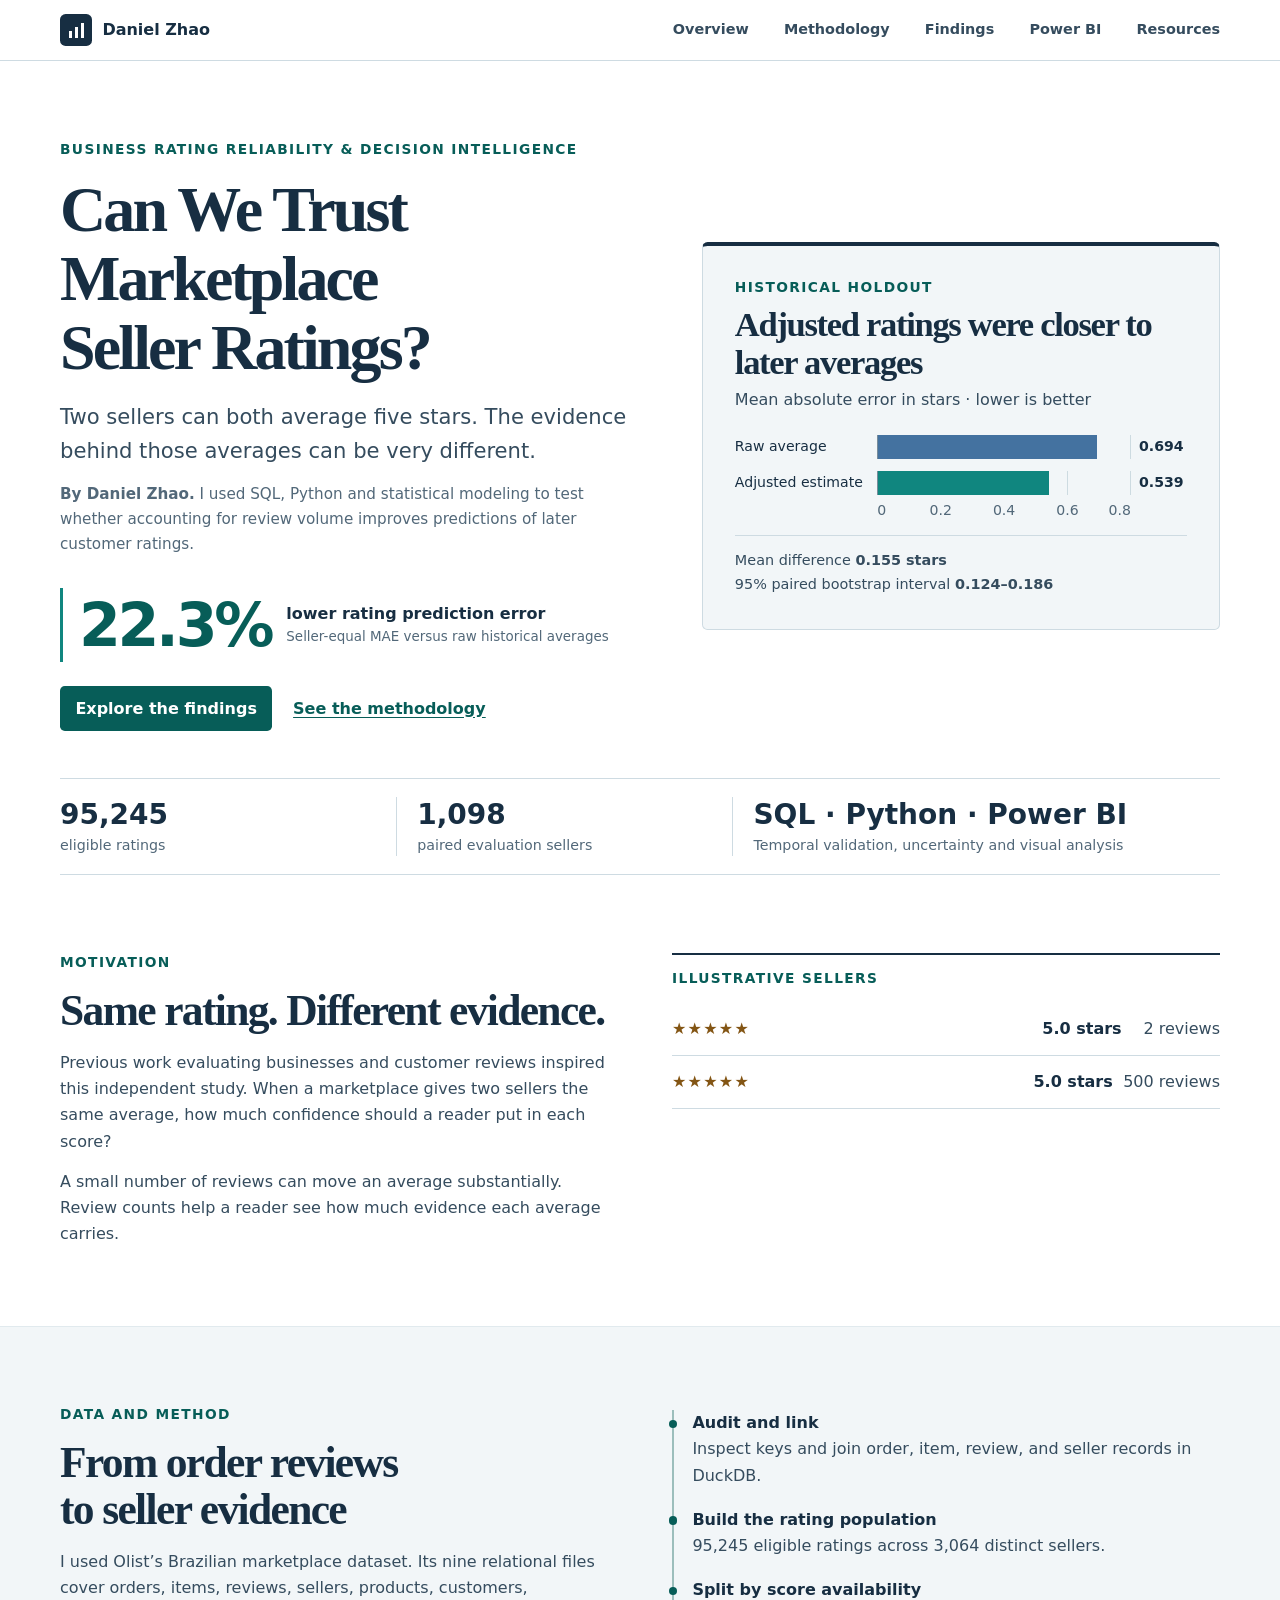
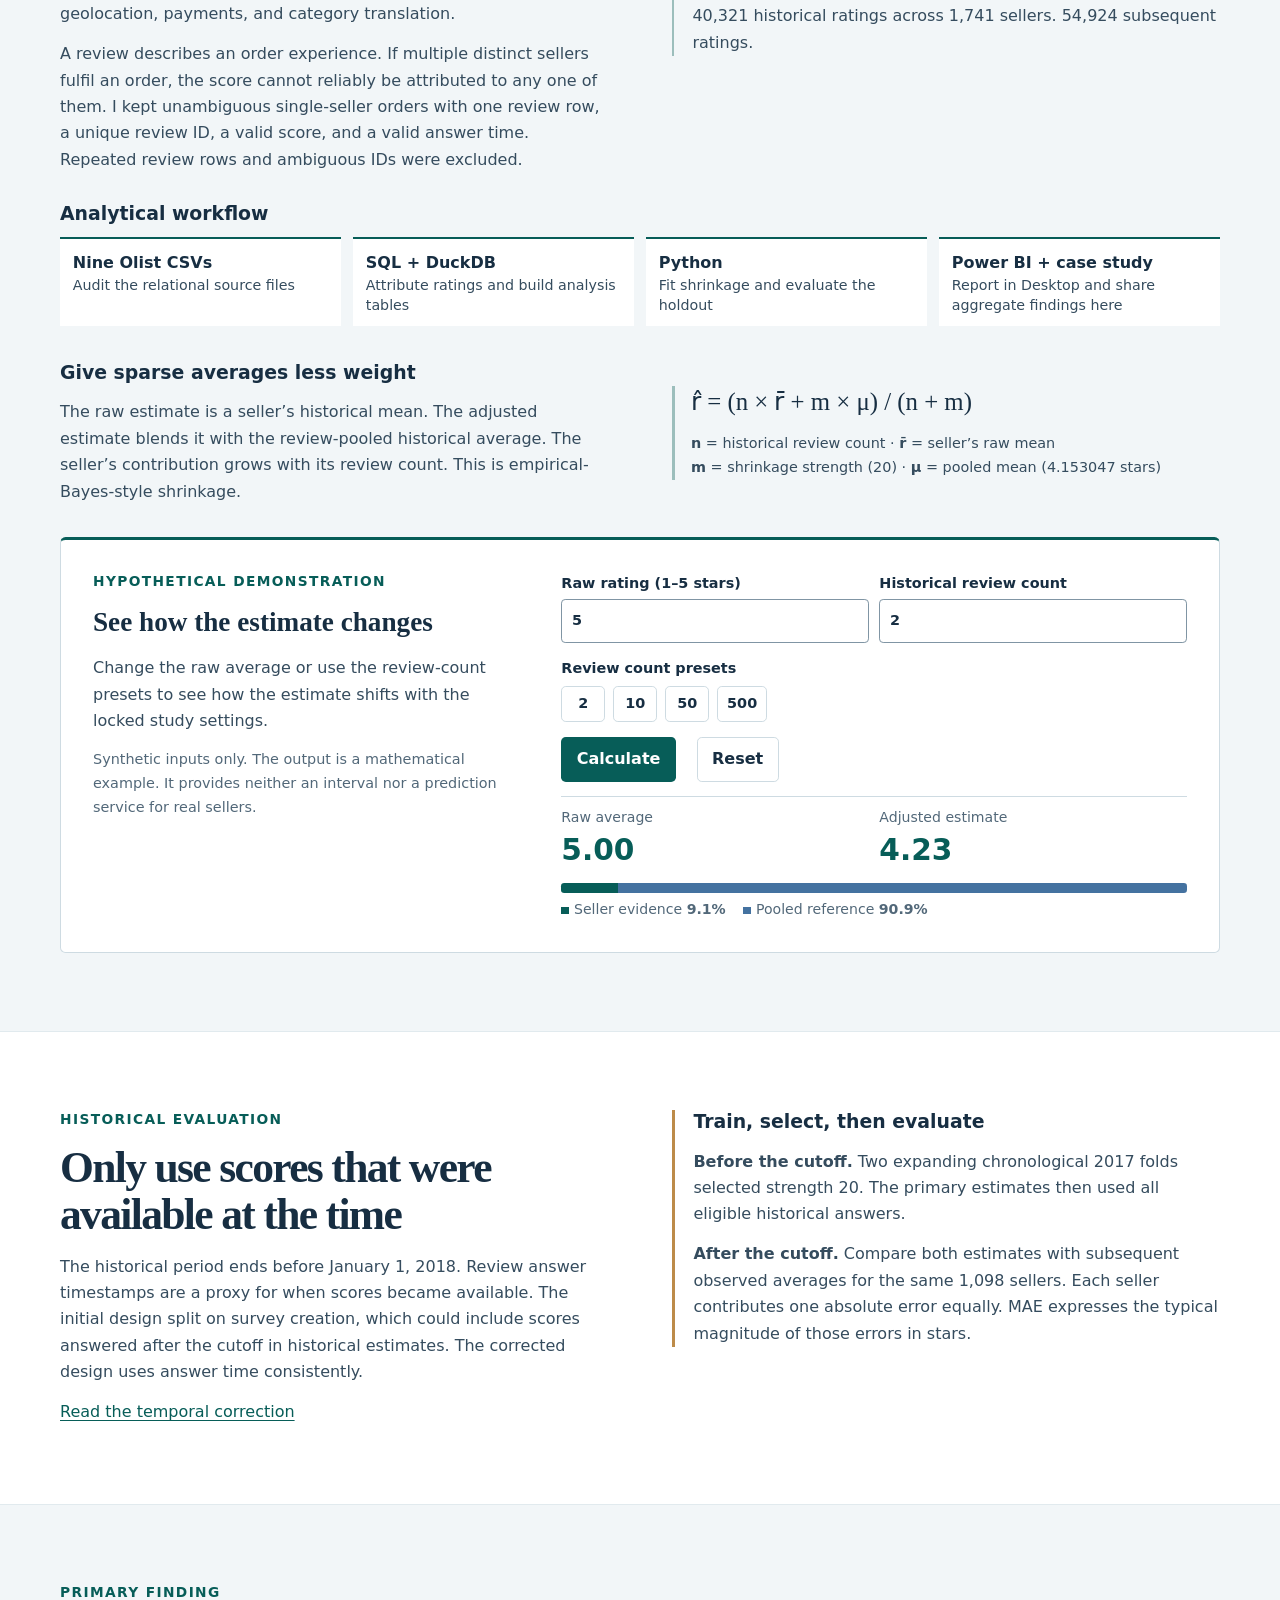
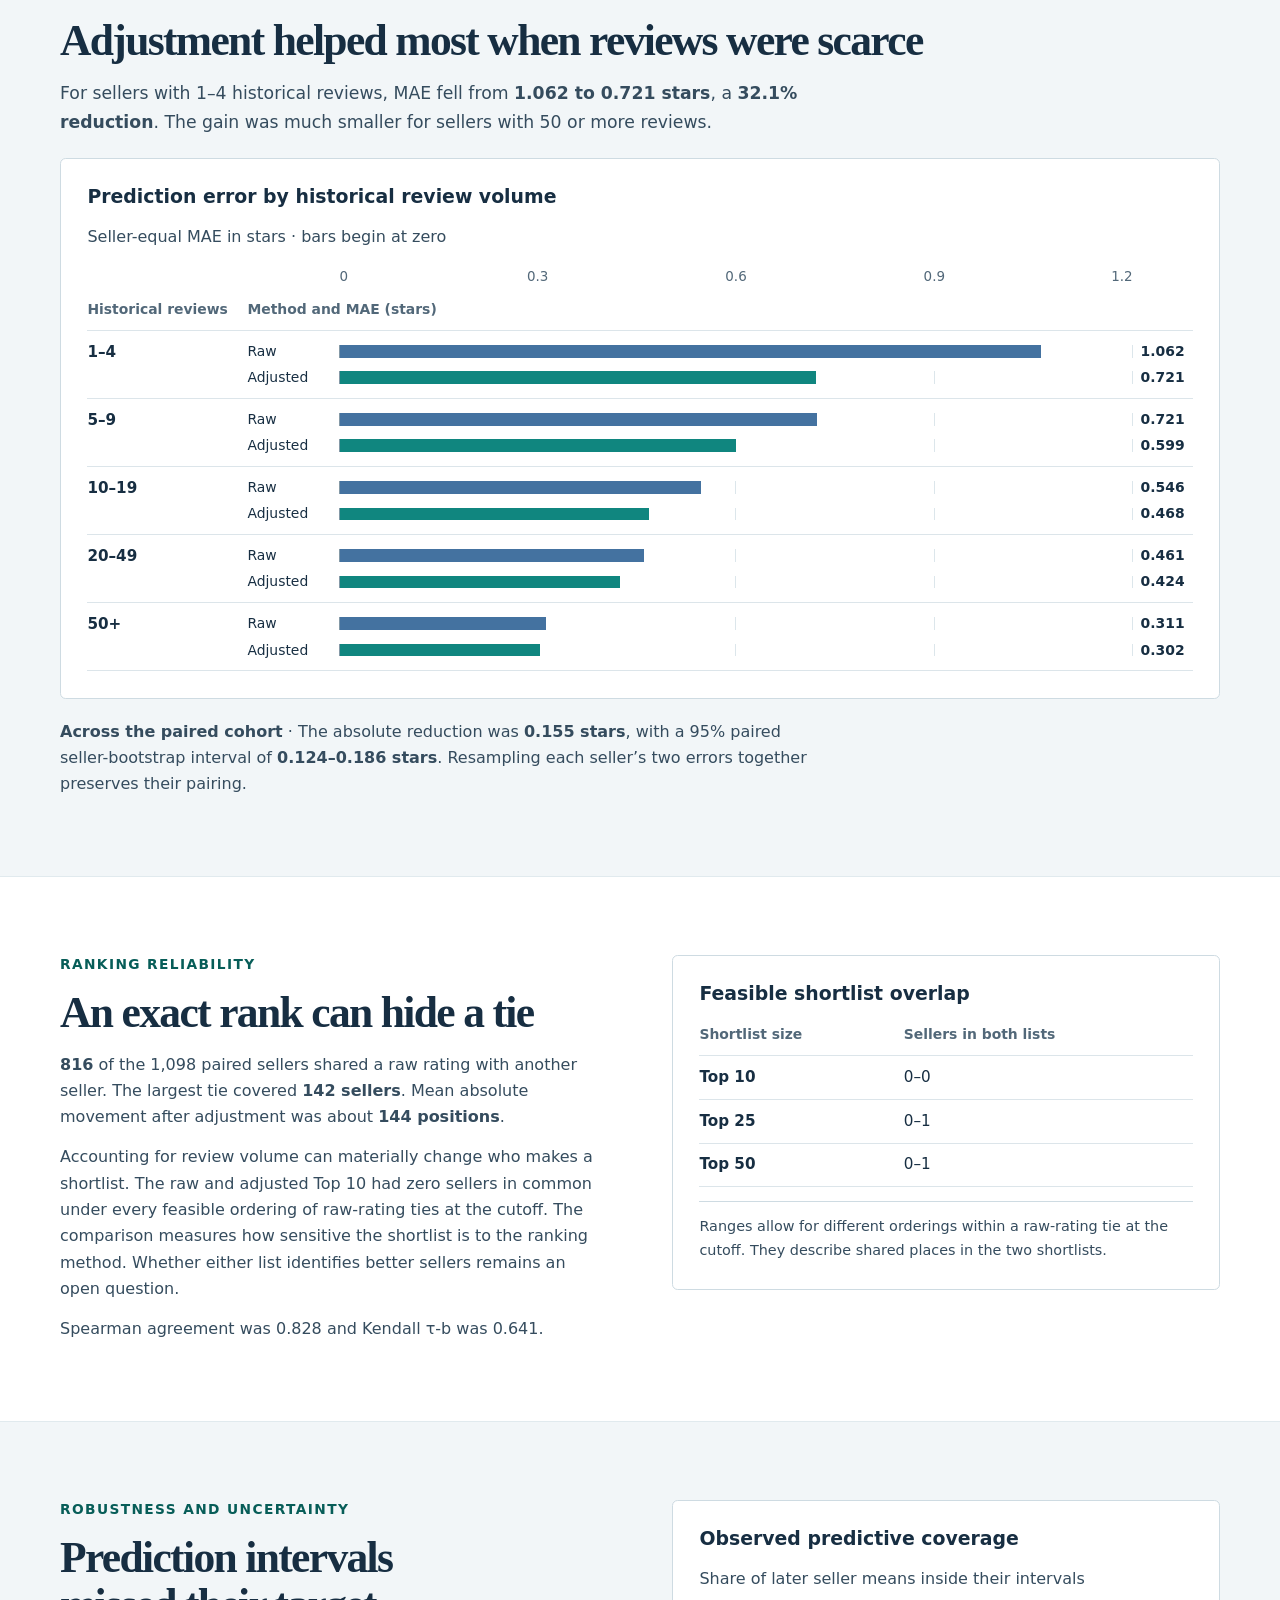
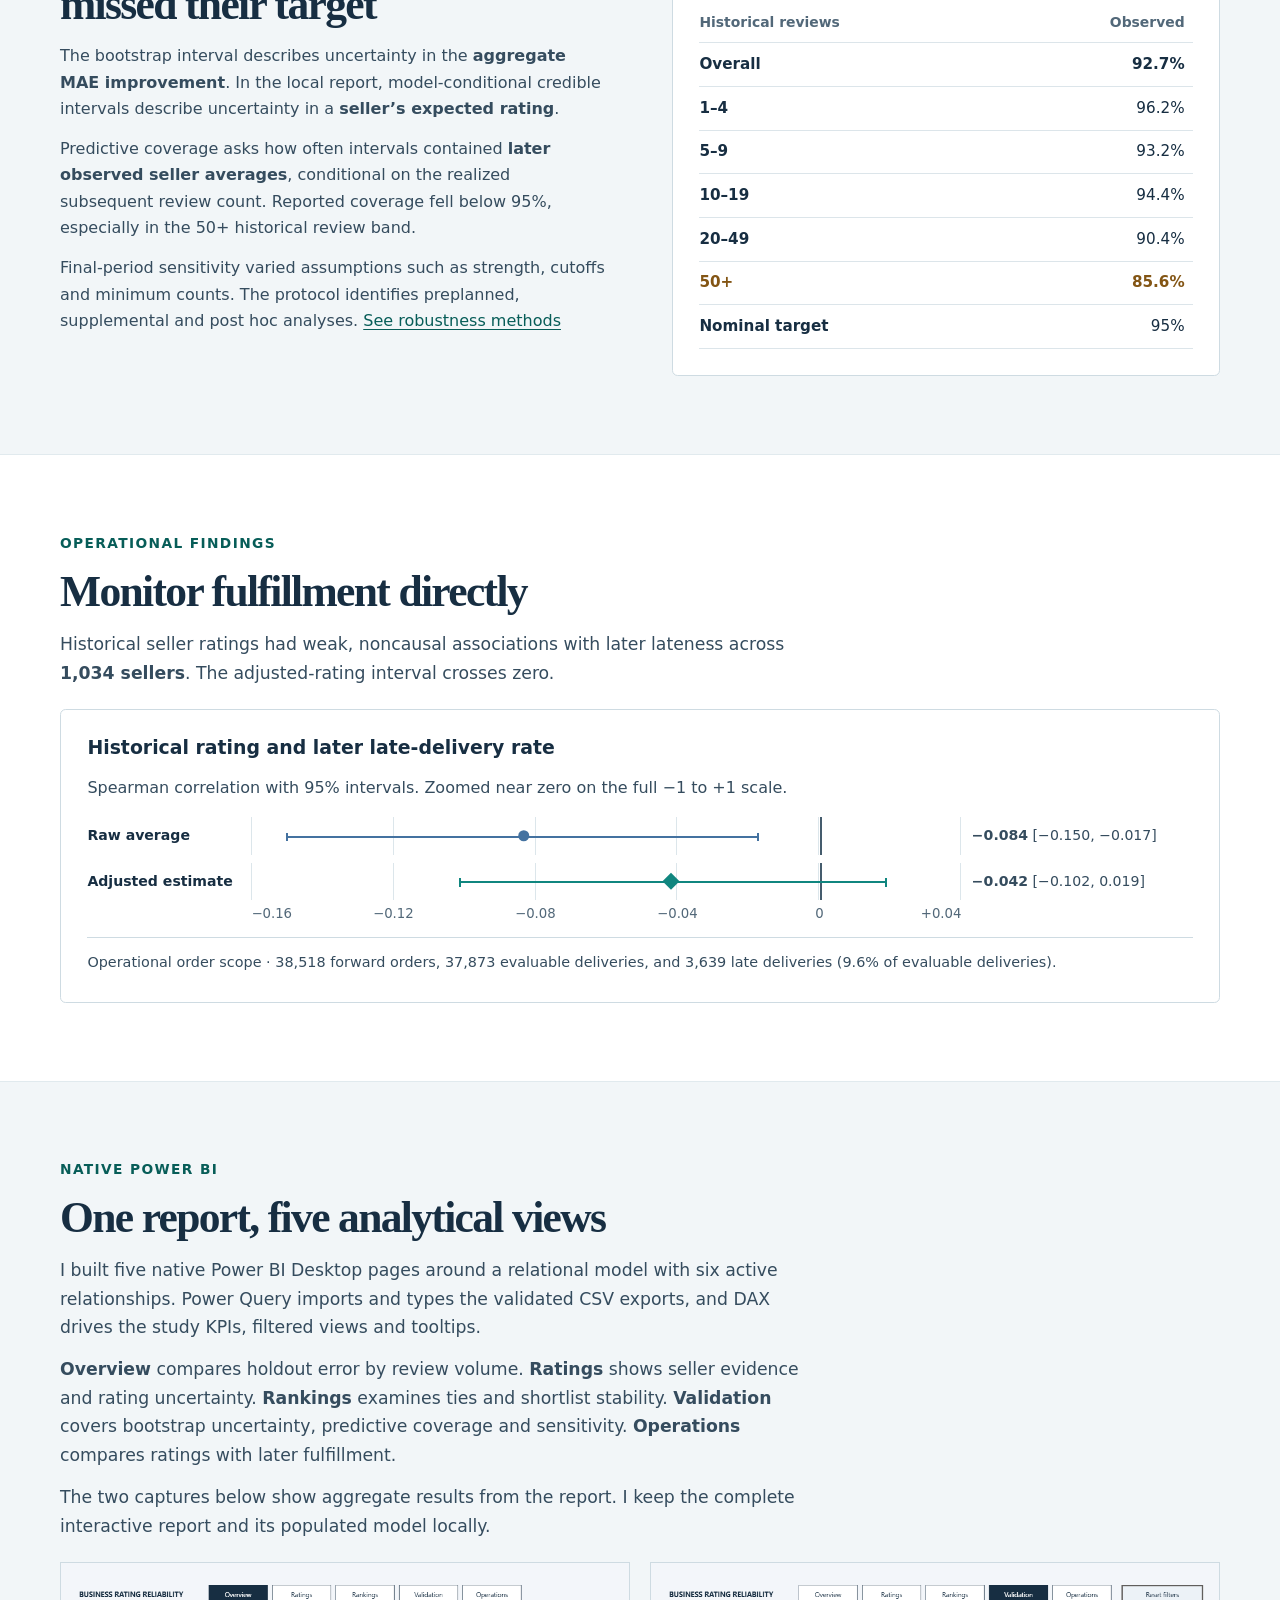
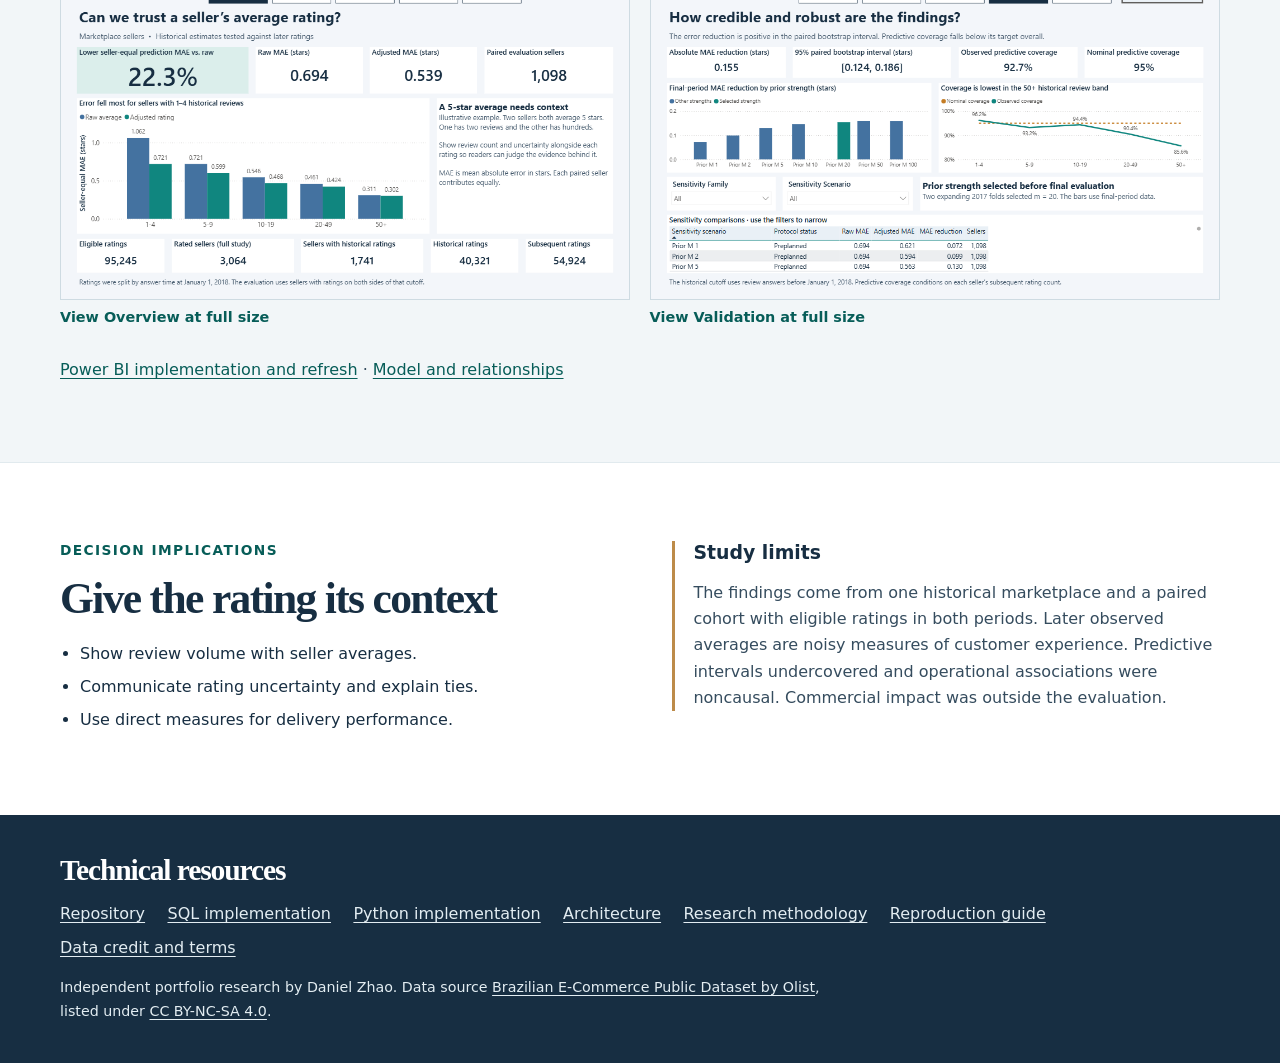
==== docs/index.html @ eb461e83 "Finalize seller rating reliability research and portfolio presentation" ====
<!doctype html>
<html lang="en-CA">
<head>
<meta charset="utf-8">
<meta name="viewport" content="width=device-width, initial-scale=1">
<meta name="description" content="Independent research on rating reliability, review volume, and what seller averages can tell us about later customer experiences.">
<title>Can We Trust Marketplace Seller Ratings? | Daniel Zhao</title>
<link rel="stylesheet" href="assets/styles.css">
<script src="assets/interactive.js" defer></script>
</head>
<body>
<a class="skip" href="#main">Skip to content</a>
<header class="masthead">
  <div class="shell topbar">
    <a class="brand" href="#main"><span class="mark" aria-hidden="true"><i></i><i></i><i></i></span>Daniel Zhao</a>
    <nav aria-label="Case study">
      <a href="#overview">Overview</a><a href="#method">Methodology</a><a href="#findings">Findings</a><a href="#power-bi">Power BI</a><a href="#resources">Resources</a>
    </nav>
  </div>
</header>
<main id="main" tabindex="-1">
  <section class="hero shell" id="overview" aria-labelledby="title" tabindex="-1">
    <div class="hero-copy">
      <p class="eyebrow">Business Rating Reliability &amp; Decision Intelligence</p>
      <h1 id="title">Can We Trust Marketplace Seller Ratings?</h1>
      <p class="lede">Two sellers can both average five stars. The evidence behind those averages can be very different.</p>
      <p class="byline"><strong>By Daniel Zhao.</strong> I used SQL, Python and statistical modeling to test whether accounting for review volume improves predictions of later customer ratings.</p>
      <div class="hero-result">
        <strong>22.3%</strong>
        <span>lower rating prediction error<small>Seller-equal MAE versus raw historical averages</small></span>
      </div>
      <div class="hero-links"><a class="button" href="#findings">Explore the findings</a><a href="#method">See the methodology</a></div>
    </div>
    <figure class="hero-figure">
      <figcaption><span class="eyebrow">Historical holdout</span><h2>Adjusted ratings were closer to later averages</h2><p>Mean absolute error in stars · lower is better</p></figcaption>
      <div class="summary-chart" role="img" aria-label="Raw historical average, 0.694 stars MAE. Adjusted estimate, 0.539 stars MAE. Both bars start at zero.">
        <div aria-hidden="true" class="summary-row"><span>Raw average</span><div class="summary-track"><b class="raw" style="--size:86.711%"></b></div><strong>0.694</strong></div>
        <div aria-hidden="true" class="summary-row"><span>Adjusted estimate</span><div class="summary-track"><b class="adjusted" style="--size:67.365%"></b></div><strong>0.539</strong></div>
        <div aria-hidden="true" class="summary-axis"><b>0</b><b>0.2</b><b>0.4</b><b>0.6</b><b>0.8</b></div>
      </div>
      <p class="figure-note">Mean difference <strong>0.155 stars</strong><br>95% paired bootstrap interval <strong>0.124–0.186</strong></p>
    </figure>
    <div class="study-strip">
      <div><strong>95,245</strong><span>eligible ratings</span></div>
      <div><strong>1,098</strong><span>paired evaluation sellers</span></div>
      <div><strong>SQL · Python · Power BI</strong><span>Temporal validation, uncertainty and visual analysis</span></div>
    </div>
  </section>

  <section class="section shell split" id="motivation">
    <div>
      <p class="eyebrow">Motivation</p>
      <h2>Same rating. Different evidence.</h2>
      <p>Previous work evaluating businesses and customer reviews inspired this independent study. When a marketplace gives two sellers the same average, how much confidence should a reader put in each score?</p>
      <p>A small number of reviews can move an average substantially. Review counts help a reader see how much evidence each average carries.</p>
    </div>
    <figure class="comparison">
      <figcaption class="eyebrow">Illustrative sellers</figcaption>
      <div class="seller"><span class="stars" aria-hidden="true">★★★★★</span><strong>5.0 stars</strong><span>2 reviews</span></div>
      <div class="seller"><span class="stars" aria-hidden="true">★★★★★</span><strong>5.0 stars</strong><span>500 reviews</span></div>
    </figure>
  </section>

  <section class="section tint" id="method" tabindex="-1">
  <div class="shell">
    <div class="split">
      <div>
        <p class="eyebrow">Data and method</p>
        <h2>From order reviews to seller evidence</h2>
        <p>I used Olist’s Brazilian marketplace dataset. Its nine relational files cover orders, items, reviews, sellers, products, customers, geolocation, payments, and category translation.</p>
        <p>A review describes an order experience. If multiple distinct sellers fulfil an order, the score cannot reliably be attributed to any one of them. I kept unambiguous single-seller orders with one review row, a unique review ID, a valid score, and a valid answer time. Repeated review rows and ambiguous IDs were excluded.</p>
      </div>
      <ol class="process" aria-label="Rating attribution and historical split">
        <li><strong>Audit and link</strong><span>Inspect keys and join order, item, review, and seller records in DuckDB.</span></li>
        <li><strong>Build the rating population</strong><span>95,245 eligible ratings across 3,064 distinct sellers.</span></li>
        <li><strong>Split by score availability</strong><span>40,321 historical ratings across 1,741 sellers. 54,924 subsequent ratings.</span></li>
      </ol>
    </div>
    <div class="workflow">
      <h3>Analytical workflow</h3>
      <ol class="workflow-steps" role="list">
        <li><strong>Nine Olist CSVs</strong><span>Audit the relational source files</span></li>
        <li><strong>SQL + DuckDB</strong><span>Attribute ratings and build analysis tables</span></li>
        <li><strong>Python</strong><span>Fit shrinkage and evaluate the holdout</span></li>
        <li><strong>Power BI + case study</strong><span>Report in Desktop and share aggregate findings here</span></li>
      </ol>
    </div>
    <div class="split model">
      <div>
        <h3>Give sparse averages less weight</h3>
        <p>The raw estimate is a seller’s historical mean. The adjusted estimate blends it with the review-pooled historical average. The seller’s contribution grows with its review count. This is empirical-Bayes-style shrinkage.</p>
      </div>
      <div class="formula">
        <p class="equation" aria-label="Adjusted rating equals n times r bar plus m times mu, divided by n plus m.">r̂ = (n × r̄ + m × μ) / (n + m)</p>
        <p><b>n</b> = historical review count · <b>r̄</b> = seller’s raw mean<br><b>m</b> = shrinkage strength (20) · <b>μ</b> = pooled mean (4.153047 stars)</p>
      </div>
    </div>
    <div class="demo" id="calculator">
      <div class="demo-copy">
        <p class="eyebrow">Hypothetical demonstration</p>
        <h3>See how the estimate changes</h3>
        <p>Change the raw average or use the review-count presets to see how the estimate shifts with the locked study settings.</p>
        <p class="subtle">Synthetic inputs only. The output is a mathematical example. It provides neither an interval nor a prediction service for real sellers.</p>
      </div>
      <form id="shrinkage" data-reference="4.153046799434538" data-strength="20">
        <div class="inputs">
          <label for="rating">Raw rating (1–5 stars)<input id="rating" name="rating" type="number" min="1" max="5" step="0.01" value="5" required></label>
          <label for="reviews">Historical review count<input id="reviews" name="reviews" type="number" min="1" max="10000" step="1" value="2" required></label>
        </div>
        <fieldset class="presets" id="review-presets" hidden>
          <legend>Review count presets</legend>
          <div class="preset-options">
            <button class="quiet" type="button" data-reviews="2" aria-label="Set review count to 2">2</button>
            <button class="quiet" type="button" data-reviews="10" aria-label="Set review count to 10">10</button>
            <button class="quiet" type="button" data-reviews="50" aria-label="Set review count to 50">50</button>
            <button class="quiet" type="button" data-reviews="500" aria-label="Set review count to 500">500</button>
          </div>
        </fieldset>
        <div class="buttons"><button type="submit">Calculate</button><button class="quiet" type="reset">Reset</button></div>
        <div class="demo-results" id="demo-results" role="status" aria-live="polite" aria-atomic="true">
          <div><span>Raw average</span><strong id="demo-raw">5.00</strong></div>
          <div><span>Adjusted estimate</span><strong id="demo-adjusted">4.23</strong></div>
          <div class="weighting">
            <div class="weight-bar" aria-hidden="true"></div>
            <p class="weight-labels"><span class="seller-weight">Seller evidence <b id="seller-weight">9.1%</b></span><span class="reference-weight">Pooled reference <b id="reference-weight">90.9%</b></span></p>
          </div>
        </div>
        <noscript><p>Enable JavaScript to change the example. The displayed result uses two reviews at 5.00 stars.</p></noscript>
      </form>
    </div>
  </div>
  </section>

  <section class="section shell split" id="evaluation">
    <div>
      <p class="eyebrow">Historical evaluation</p>
      <h2>Only use scores that were available at the time</h2>
      <p>The historical period ends before <time datetime="2018-01-01">January 1, 2018</time>. Review answer timestamps are a proxy for when scores became available. The initial design split on survey creation, which could include scores answered after the cutoff in historical estimates. The corrected design uses answer time consistently.</p>
      <p><a href="https://github.com/DanielZhao0422/business-rating-reliability/blob/main/docs/temporal_availability_amendment.md">Read the temporal correction</a></p>
    </div>
    <div class="evaluation-note">
      <h3>Train, select, then evaluate</h3>
      <p><strong>Before the cutoff.</strong> Two expanding chronological 2017 folds selected strength 20. The primary estimates then used all eligible historical answers.</p>
      <p><strong>After the cutoff.</strong> Compare both estimates with subsequent observed averages for the same 1,098 sellers. Each seller contributes one absolute error equally. MAE expresses the typical magnitude of those errors in stars.</p>
    </div>
  </section>

  <section class="section tint" id="findings" tabindex="-1">
  <div class="shell">
    <p class="eyebrow">Primary finding</p>
    <h2>Adjustment helped most when reviews were scarce</h2>
    <p class="measure">For sellers with 1–4 historical reviews, MAE fell from <strong>1.062 to 0.721 stars</strong>, a <strong>32.1% reduction</strong>. The gain was much smaller for sellers with 50 or more reviews.</p>
    <figure class="panel">
      <figcaption><h3>Prediction error by historical review volume</h3><p>Seller-equal MAE in stars · bars begin at zero</p></figcaption>
      <div class="band-axis" aria-hidden="true"><span>0</span><span>0.3</span><span>0.6</span><span>0.9</span><span>1.2</span></div>
      <table class="band-table">
        <thead><tr><th scope="col">Historical reviews</th><th scope="col">Method and MAE (stars)</th></tr></thead>
        <tbody>
          <tr><th scope="row">1–4</th><td><div class="band-line"><span>Raw</span><div class="band-track" aria-hidden="true"><b class="raw" style="--size:88.486%"></b></div><strong>1.062</strong></div><div class="band-line"><span>Adjusted</span><div class="band-track" aria-hidden="true"><b class="adjusted" style="--size:60.065%"></b></div><strong>0.721</strong></div></td></tr>
          <tr><th scope="row">5–9</th><td><div class="band-line"><span>Raw</span><div class="band-track" aria-hidden="true"><b class="raw" style="--size:60.124%"></b></div><strong>0.721</strong></div><div class="band-line"><span>Adjusted</span><div class="band-track" aria-hidden="true"><b class="adjusted" style="--size:49.944%"></b></div><strong>0.599</strong></div></td></tr>
          <tr><th scope="row">10–19</th><td><div class="band-line"><span>Raw</span><div class="band-track" aria-hidden="true"><b class="raw" style="--size:45.489%"></b></div><strong>0.546</strong></div><div class="band-line"><span>Adjusted</span><div class="band-track" aria-hidden="true"><b class="adjusted" style="--size:38.979%"></b></div><strong>0.468</strong></div></td></tr>
          <tr><th scope="row">20–49</th><td><div class="band-line"><span>Raw</span><div class="band-track" aria-hidden="true"><b class="raw" style="--size:38.376%"></b></div><strong>0.461</strong></div><div class="band-line"><span>Adjusted</span><div class="band-track" aria-hidden="true"><b class="adjusted" style="--size:35.350%"></b></div><strong>0.424</strong></div></td></tr>
          <tr><th scope="row">50+</th><td><div class="band-line"><span>Raw</span><div class="band-track" aria-hidden="true"><b class="raw" style="--size:25.954%"></b></div><strong>0.311</strong></div><div class="band-line"><span>Adjusted</span><div class="band-track" aria-hidden="true"><b class="adjusted" style="--size:25.165%"></b></div><strong>0.302</strong></div></td></tr>
        </tbody>
      </table>
    </figure>
    <p class="takeaway"><strong>Across the paired cohort</strong> · The absolute reduction was <strong>0.155 stars</strong>, with a 95% paired seller-bootstrap interval of <strong>0.124–0.186 stars</strong>. Resampling each seller’s two errors together preserves their pairing.</p>
  </div>
  </section>

  <section class="section shell split" id="rankings">
    <div>
      <p class="eyebrow">Ranking reliability</p>
      <h2>An exact rank can hide a tie</h2>
      <p><strong>816</strong> of the 1,098 paired sellers shared a raw rating with another seller. The largest tie covered <strong>142 sellers</strong>. Mean absolute movement after adjustment was about <strong>144 positions</strong>.</p>
      <p>Accounting for review volume can materially change who makes a shortlist. The raw and adjusted Top 10 had zero sellers in common under every feasible ordering of raw-rating ties at the cutoff. The comparison measures how sensitive the shortlist is to the ranking method. Whether either list identifies better sellers remains an open question.</p>
      <p>Spearman agreement was 0.828 and Kendall τ-b was 0.641.</p>
    </div>
    <div class="panel">
      <table><caption>Feasible shortlist overlap</caption>
        <thead><tr><th scope="col">Shortlist size</th><th scope="col">Sellers in both lists</th></tr></thead>
        <tbody><tr><th scope="row">Top 10</th><td>0–0</td></tr><tr><th scope="row">Top 25</th><td>0–1</td></tr><tr><th scope="row">Top 50</th><td>0–1</td></tr></tbody>
      </table>
      <p class="figure-note">Ranges allow for different orderings within a raw-rating tie at the cutoff. They describe shared places in the two shortlists.</p>
    </div>
  </section>

  <section class="section tint" id="uncertainty">
    <div class="shell split">
      <div>
        <p class="eyebrow">Robustness and uncertainty</p>
        <h2>Prediction intervals missed their target</h2>
        <p>The bootstrap interval describes uncertainty in the <strong>aggregate MAE improvement</strong>. In the local report, model-conditional credible intervals describe uncertainty in a <strong>seller’s expected rating</strong>.</p>
        <p>Predictive coverage asks how often intervals contained <strong>later observed seller averages</strong>, conditional on the realized subsequent review count. Reported coverage fell below 95%, especially in the 50+ historical review band.</p>
        <p>Final-period sensitivity varied assumptions such as strength, cutoffs and minimum counts. The protocol identifies preplanned, supplemental and post hoc analyses. <a href="https://github.com/DanielZhao0422/business-rating-reliability/blob/main/docs/phase3c_methodology.md">See robustness methods</a></p>
      </div>
      <figure class="panel coverage">
        <figcaption><h3>Observed predictive coverage</h3><p>Share of later seller means inside their intervals</p></figcaption>
        <table><thead><tr><th scope="col">Historical reviews</th><th scope="col">Observed</th></tr></thead>
          <tbody><tr><th scope="row">Overall</th><td><strong>92.7%</strong></td></tr>
          <tr><th scope="row">1–4</th><td>96.2%</td></tr>
          <tr><th scope="row">5–9</th><td>93.2%</td></tr>
          <tr><th scope="row">10–19</th><td>94.4%</td></tr>
          <tr><th scope="row">20–49</th><td>90.4%</td></tr>
          <tr class="low"><th scope="row">50+</th><td>85.6%</td></tr></tbody>
          <tfoot><tr><th scope="row">Nominal target</th><td>95%</td></tr></tfoot>
        </table>
      </figure>
    </div>
  </section>

  <section class="section shell" id="operations">
    <p class="eyebrow">Operational findings</p>
    <h2>Monitor fulfillment directly</h2>
    <p class="measure">Historical seller ratings had weak, noncausal associations with later lateness across <strong>1,034 sellers</strong>. The adjusted-rating interval crosses zero.</p>
    <figure class="panel forest">
      <figcaption><h3>Historical rating and later late-delivery rate</h3><p>Spearman correlation with 95% intervals. Zoomed near zero on the full −1 to +1 scale.</p></figcaption>
      <div class="forest-chart" role="img" aria-label="Raw −0.084, 95% interval −0.150 to −0.017. Adjusted −0.042, 95% interval −0.102 to 0.019. The adjusted interval crosses zero.">
        <div class="forest-row raw-series" aria-hidden="true"><strong>Raw average</strong><div class="forest-track" style="--series:var(--raw);--lo:4.782%;--hi:71.398%;--point:38.244%"><i class="interval"></i><i class="dot"></i></div><p><b>−0.084</b> [−0.150, −0.017]</p></div>
          <div class="forest-row adjusted-series" aria-hidden="true"><strong>Adjusted estimate</strong><div class="forest-track" style="--series:var(--adj);--lo:29.155%;--hi:89.523%;--point:59.109%"><i class="interval"></i><i class="dot"></i></div><p><b>−0.042</b> [−0.102, 0.019]</p></div>
        <div aria-hidden="true" class="forest-axis"><span>−0.16</span><span>−0.12</span><span>−0.08</span><span>−0.04</span><span>0</span><span>+0.04</span></div>
      </div>
      <p class="figure-note">Operational order scope · 38,518 forward orders, 37,873 evaluable deliveries, and 3,639 late deliveries (9.6% of evaluable deliveries).</p>
    </figure>
  </section>

  <section class="section tint" id="power-bi" tabindex="-1">
    <div class="shell">
      <p class="eyebrow">Native Power BI</p>
      <h2>One report, five analytical views</h2>
      <p class="measure">I built five native Power BI Desktop pages around a relational model with six active relationships. Power Query imports and types the validated CSV exports, and DAX drives the study KPIs, filtered views and tooltips.</p>
      <p class="measure"><strong>Overview</strong> compares holdout error by review volume. <strong>Ratings</strong> shows seller evidence and rating uncertainty. <strong>Rankings</strong> examines ties and shortlist stability. <strong>Validation</strong> covers bootstrap uncertainty, predictive coverage and sensitivity. <strong>Operations</strong> compares ratings with later fulfillment.</p>
      <p class="measure">The two captures below show aggregate results from the report. I keep the complete interactive report and its populated model locally.</p>
      <div class="report-images">
        <figure><a class="report-image-link" href="assets/images/power-bi-overview.png" aria-labelledby="overview-link" aria-describedby="overview-capture"><img id="overview-capture" src="assets/images/power-bi-overview.png" width="1016" height="601" loading="lazy" alt="Power BI Overview showing 22.3% lower seller-equal MAE, with the largest decrease in the 1–4 review band."><span id="overview-link">View Overview at full size</span></a></figure>
        <figure><a class="report-image-link" href="assets/images/power-bi-validation.png" aria-labelledby="validation-link" aria-describedby="validation-capture"><img id="validation-capture" src="assets/images/power-bi-validation.png" width="1016" height="601" loading="lazy" alt="Power BI Validation showing the paired bootstrap interval, the selected prior strength, and lower-than-nominal predictive coverage."><span id="validation-link">View Validation at full size</span></a></figure>
      </div>
      <p><a href="https://github.com/DanielZhao0422/business-rating-reliability/blob/main/docs/powerbi_import_guide.md">Power BI implementation and refresh</a> · <a href="https://github.com/DanielZhao0422/business-rating-reliability/blob/main/docs/powerbi_data_model.md">Model and relationships</a></p>
    </div>
  </section>

  <section class="section shell split" id="conclusions">
    <div>
      <p class="eyebrow">Decision implications</p>
      <h2>Give the rating its context</h2>
      <ul class="recommendations"><li>Show review volume with seller averages.</li><li>Communicate rating uncertainty and explain ties.</li><li>Use direct measures for delivery performance.</li></ul>
    </div>
    <div class="limitations">
      <h3>Study limits</h3>
      <p>The findings come from one historical marketplace and a paired cohort with eligible ratings in both periods. Later observed averages are noisy measures of customer experience. Predictive intervals undercovered and operational associations were noncausal. Commercial impact was outside the evaluation.</p>
    </div>
  </section>
</main>

<footer id="resources" tabindex="-1">
  <div class="shell">
    <h2>Technical resources</h2>
    <div class="resource-links">
      <a href="https://github.com/DanielZhao0422/business-rating-reliability">Repository</a>
      <a href="https://github.com/DanielZhao0422/business-rating-reliability/tree/main/sql/olist">SQL implementation</a>
      <a href="https://github.com/DanielZhao0422/business-rating-reliability/tree/main/src/rating_reliability">Python implementation</a>
      <a href="https://github.com/DanielZhao0422/business-rating-reliability/blob/main/docs/architecture.md">Architecture</a>
      <a href="https://github.com/DanielZhao0422/business-rating-reliability/blob/main/docs/methodology.md">Research methodology</a>
      <a href="https://github.com/DanielZhao0422/business-rating-reliability/blob/main/docs/reproducibility.md">Reproduction guide</a>
      <a href="https://github.com/DanielZhao0422/business-rating-reliability/blob/main/docs/data_attribution.md">Data credit and terms</a>
    </div>
    <p>Independent portfolio research by Daniel Zhao. Data source <a href="https://www.kaggle.com/datasets/olistbr/brazilian-ecommerce">Brazilian E-Commerce Public Dataset by Olist</a>, listed under <a href="https://creativecommons.org/licenses/by-nc-sa/4.0/">CC BY-NC-SA 4.0</a>.</p>
  </div>
</footer>
</body>
</html>
---- docs/assets/styles.css ----
:root {
  --ink: #172e42;
  --body: #354c5e;
  --muted: #526879;
  --paper: #fff;
  --tint: #f2f6f8;
  --line: #cedbe2;
  --raw: #4472a0;
  --adj: #10867f;
  --teal: #075d58;
  --amber: #835514;
  --serif: Georgia, "Times New Roman", serif;
  color: var(--ink);
  background: var(--paper);
  font: 100%/1.65 "Segoe UI", system-ui, -apple-system, sans-serif;
  --masthead-height: 4rem;
  scroll-padding-top: calc(var(--masthead-height) + .65rem);
}
*, *::before, *::after { box-sizing: border-box; }
body { margin: 0; }
a { color: var(--teal); text-underline-offset: .2em; }
a:hover { color: #003d3a; }
:focus-visible { outline: 3px solid #a35d0a; outline-offset: 4px; }
.skip { position: absolute; left: 1rem; top: 1rem; z-index: 2; padding: .7rem 1rem; background: #fff; transform: translateY(-160%); }
.skip:focus { transform: none; }
.shell { width: min(100% - 5rem, 72.5rem); margin-inline: auto; }
.masthead { position: sticky; top: 0; z-index: 1; background: var(--paper); border-bottom: 1px solid var(--line); }
.topbar { min-height: 3.75rem; display: flex; justify-content: space-between; align-items: center; gap: 1rem; }
.brand { display: inline-flex; align-items: center; gap: .65rem; text-decoration: none; color: var(--ink); font-weight: 700; white-space: nowrap; }
.mark { display: inline-flex; align-items: end; justify-content: center; gap: 3px; width: 2rem; height: 2rem; padding-bottom: .52rem; color: white; border-radius: .35rem; background: var(--ink); }
.mark i { display: block; background: currentColor; width: 3px; height: .4rem; }
.mark i:nth-child(2) { height: .66rem; }
.mark i:nth-child(3) { height: .95rem; }
nav { display: flex; gap: clamp(.8rem, 3vw, 2.2rem); flex-wrap: wrap; }
nav a { display: inline-flex; align-items: center; min-height: 2.25rem; color: var(--body); text-decoration: none; font-size: .9rem; font-weight: 650; white-space: nowrap; }
nav a:hover { text-decoration: underline; }
h1, h2, h3, p, figure { margin: 0; }
h1, h2 { font-family: var(--serif); font-weight: 700; line-height: 1.08; text-wrap: balance; }
h1 { font-size: clamp(2.65rem, 5vw, 4.75rem); letter-spacing: -.045em; }
h2 { font-size: clamp(2rem, 3.4vw, 3.25rem); letter-spacing: -.038em; }
h3, caption { line-height: 1.24; font-weight: 700; font-size: 1.18rem; }
p { color: var(--body); }
.eyebrow { font-size: .86rem; letter-spacing: .1em; font-weight: 750; text-transform: uppercase; line-height: 1.45; color: var(--teal); margin-bottom: .9rem; }
.lede { font-size: clamp(1.08rem, 1.8vw, 1.32rem); max-width: 36rem; margin-top: 1.1rem; }
.byline { margin-top: .8rem; max-width: 35rem; font-size: .95rem; color: var(--muted); }
.hero { display: grid; grid-template-columns: 1.06fr .94fr; align-items: center; gap: 2.9rem 3.6rem; padding-block: clamp(2.65rem, 6.2vw, 5.2rem) 0; }
.hero-result { border-left: 3px solid var(--adj); padding: .45rem 0 .45rem 1rem; margin-top: 1.9rem; display: flex; align-items: center; gap: .95rem; }
.hero-result strong { color: var(--teal); font-size: clamp(2.45rem, 4.7vw, 4rem); font-weight: 750; line-height: 1; letter-spacing: -.055em; white-space: nowrap; }
.hero-result span { font-weight: 700; line-height: 1.25; }
.hero-result small { display: block; font-size: .84rem; font-weight: 500; color: var(--muted); margin-top: .32rem; }
.hero-links, .buttons { display: flex; align-items: center; flex-wrap: wrap; gap: .75rem 1.3rem; margin-top: 1.5rem; }
.hero-links a { font-weight: 650; }
.button, button { display: inline-block; color: #fff; background: var(--teal); min-height: 2.75rem; border: 1px solid transparent; border-radius: .3rem; padding: .52rem .9rem; font: inherit; font-weight: 650; text-decoration: none; cursor: pointer; }
.button:hover, button:hover { background: #03433f; color: white; }
.quiet { background: white; border-color: var(--line); color: var(--ink); }
.quiet:hover { background: var(--tint); color: var(--ink); }
.hero-figure { background: var(--tint); border: 1px solid var(--line); border-top: 4px solid var(--ink); border-radius: .35rem; padding: clamp(1.1rem, 2.5vw, 2rem); }
.hero-figure .eyebrow { display: block; margin-bottom: .55rem; }
.hero-figure h2 { font-size: clamp(1.5rem, 2.7vw, 2.3rem); text-wrap: pretty; }
figcaption p { margin-top: .4rem; }
.summary-chart { margin-block: 1.35rem .9rem; }
.summary-row, .summary-axis { display: grid; grid-template-columns: 8.4rem minmax(0, 1fr) 3rem; gap: .5rem; align-items: center; font-size: .88rem; }
.summary-row + .summary-row { margin-top: .8rem; }
.summary-track { height: 1.45rem; border-left: 1px solid #798d9b; background: repeating-linear-gradient(to right, transparent 0 calc(25% - 1px), #cddbe1 calc(25% - 1px) 25%); }
.raw, .adjusted { width: var(--size); height: 100%; display: block; }
.raw { background: var(--raw); }
.adjusted { background: var(--adj); }
.summary-axis { display: flex; justify-content: space-between; margin: .3rem 3.5rem 0 8.9rem; color: var(--muted); }
.summary-axis b { font-weight: 500; }
.figure-note { padding-top: .85rem; margin-top: .85rem; border-top: 1px solid var(--line); font-size: .9rem; }
.study-strip { grid-column: 1 / -1; display: grid; grid-template-columns: 1fr 1fr 1.45fr; padding: 1.15rem 0; border-block: 1px solid var(--line); }
.study-strip div { padding-inline: 1.25rem; }
.study-strip div:first-child { padding-left: 0; }
.study-strip div + div { border-left: 1px solid var(--line); }
.study-strip strong { display: block; font-size: clamp(1.1rem, 2.25vw, 1.75rem); line-height: 1.3; }
.study-strip span { display: block; line-height: 1.35; color: var(--muted); margin-top: .18rem; font-size: .89rem; }
.section { padding-block: clamp(2.8rem, 6.1vw, 5rem); }
.tint { background: var(--tint); border-block: 1px solid #e1eaee; }
.split { display: grid; grid-template-columns: minmax(0, 1fr) minmax(0, 1fr); gap: clamp(1.6rem, 5vw, 4.2rem); align-items: start; }
.section h2 + p, .section h3 + p { margin-top: .95rem; }
.section p + p { margin-top: .85rem; }
.measure { max-width: 47rem; font-size: 1.08rem; }
.comparison { border-top: 2px solid var(--ink); padding-top: .85rem; }
.seller { display: grid; grid-template-columns: 1fr auto auto; gap: .65rem; align-items: center; padding-block: .8rem; border-bottom: 1px solid var(--line); }
.seller > span:last-child { color: var(--body); text-align: right; min-width: 5.5rem; }
.stars { color: var(--amber); letter-spacing: .08em; }
.process { list-style-type: none; padding: 0 0 0 1.15rem; margin: .3rem 0 0; border-left: 2px solid #9cbebc; }
.process li { position: relative; padding-bottom: 1.1rem; }
.process li:last-child { padding-bottom: 0; }
.process li::before { position: absolute; left: -1.48rem; top: .62rem; width: .52rem; height: .52rem; content: ""; border-radius: 50%; background: var(--teal); }
.process strong, .process span { display: block; }
.process span { color: var(--body); }
.workflow { margin-top: 1.8rem; }
.workflow-steps { list-style: none; display: grid; grid-template-columns: repeat(4, minmax(0, 1fr)); gap: .75rem; padding: 0; margin: .75rem 0 0; }
.workflow-steps li { border-top: 2px solid var(--teal); background: var(--paper); padding: .65rem .8rem; }
.workflow-steps span { display: block; color: var(--body); font-size: .89rem; line-height: 1.4; }
.model { margin-top: 2.15rem; align-items: center; }
.formula { border-left: 3px solid #9cbebc; padding-left: 1rem; }
.formula .equation { font: clamp(1.12rem, 2.4vw, 1.55rem)/1.3 var(--serif); color: var(--ink); }
.formula p:last-child { font-size: .9rem; }
.demo { margin-top: 2rem; padding: clamp(1.05rem, 2.9vw, 2rem); display: grid; grid-template-columns: .8fr 1.2fr; gap: clamp(1.3rem, 4vw, 3.2rem); background: white; border: 1px solid var(--line); border-top: 3px solid var(--teal); border-radius: .35rem; }
.demo-copy h3 { font-family: var(--serif); font-size: 1.7rem; }
.subtle { color: var(--muted); font-size: .9rem; }
.inputs, .demo-results { display: grid; grid-template-columns: minmax(0, 1fr) minmax(0, 1fr); gap: .65rem; }
.inputs { align-items: end; }
label { color: var(--ink); font-weight: 650; font-size: .9rem; }
input { display: block; width: 100%; min-height: 2.75rem; border: 1px solid #8095a4; border-radius: .26rem; padding: .4rem .6rem; margin-top: .22rem; font: inherit; color: var(--ink); background: white; }
.presets { border: 0; padding: 0; margin: .85rem 0 0; min-inline-size: 0; }
.presets legend { padding: 0; margin-bottom: .35rem; font-size: .9rem; font-weight: 650; }
.preset-options { display: flex; flex-wrap: wrap; gap: .5rem; }
.preset-options button { min-width: 2.75rem; min-height: 2.25rem; padding: .25rem .55rem; font-size: .9rem; }
.demo .buttons { margin-top: .9rem; }
.demo-results { border-top: 1px solid var(--line); padding-top: .7rem; margin-top: .9rem; }
.demo-results span { display: block; color: var(--muted); font-size: .88rem; line-height: 1.4; }
.demo-results strong { display: block; font-size: 1.85rem; color: var(--teal); line-height: 1.5; }
.weighting { grid-column: 1 / -1; }
.weight-bar { --seller-share: 9.090909%; height: .65rem; border-radius: .2rem; background: linear-gradient(to right, var(--teal) var(--seller-share), var(--raw) var(--seller-share)); }
.weight-labels { display: flex; flex-wrap: wrap; gap: .35rem 1.1rem; margin-top: .45rem; }
.weight-labels span::before { content: ""; display: inline-block; width: .55em; height: .55em; margin-right: .35em; background: var(--teal); }
.weight-labels .reference-weight::before { background: var(--raw); }
.evaluation-note, .limitations { border-left: 3px solid #bd8b49; padding-left: 1.15rem; }
.panel { background: white; border: 1px solid var(--line); border-radius: .35rem; padding: clamp(.9rem, 2.7vw, 1.65rem); min-width: 0; }
#findings .panel, #operations .panel { margin-top: 1.35rem; }
table { width: 100%; border-collapse: collapse; font-size: .95rem; font-variant-numeric: tabular-nums; }
th, td { text-align: left; padding: .55rem .5rem; border-bottom: 1px solid #dce5ea; vertical-align: top; }
th:first-child, td:first-child { padding-left: 0; }
thead th { color: var(--muted); font-size: .87rem; }
caption { text-align: left; padding-bottom: .55rem; }
.band-table th:first-child { width: 9.5rem; }
.band-axis { display: flex; justify-content: space-between; margin: 1rem 3.75rem .2rem 15.75rem; color: var(--muted); font-size: .84rem; }
.band-axis span:last-child { text-align: right; }
.band-line { display: grid; grid-template-columns: 5.4rem minmax(0, 1fr) 2.9rem; gap: .35rem; align-items: center; font-size: .87rem; }
.band-line strong { text-align: right; }
.band-line + .band-line { margin-top: .22rem; }
.band-track { height: .8rem; border-left: 1px solid #8499a7; background: repeating-linear-gradient(to right, transparent 0 calc(25% - 1px), #dce6eb calc(25% - 1px) 25%); }
.takeaway { max-width: 48rem; margin-top: 1.25rem; }
.coverage table { margin-top: .6rem; }
.coverage td, .coverage thead th:last-child { text-align: right; }
.coverage .low { color: var(--amber); font-weight: 750; }
.forest figure { margin: 0; }
.forest-chart { margin-top: 1rem; }
.forest-row + .forest-row { margin-top: .5rem; }
.forest-row { display: grid; grid-template-columns: 9.6rem minmax(0, 1fr) 13.8rem; align-items: center; gap: .65rem; font-size: .88rem; }
.forest-row p { font-variant-numeric: tabular-nums; }
.forest-track { position: relative; height: 2.35rem; background: repeating-linear-gradient(to right, transparent 0 calc(20% - 1px), #dce6eb calc(20% - 1px) 20%); border-left: 1px solid #dce6eb; }
.forest-track::before { content: ""; position: absolute; inset: 0 auto 0 80%; border-left: 2px solid #455c6d; }
.interval { position: absolute; top: 50%; left: var(--lo); width: calc(var(--hi) - var(--lo)); border-top: 2px solid var(--series); }
.interval::before, .interval::after { content: ""; position: absolute; top: -.32rem; height: .52rem; border-left: 2px solid var(--series); }
.interval::after { right: 0; }
.dot { position: absolute; top: 50%; left: var(--point); transform: translate(-50%, -50%); width: .72rem; height: .72rem; background: var(--series); border-radius: 50%; }
.adjusted-series .dot { border-radius: 0; transform: translate(-50%, -50%) rotate(45deg); }
.forest-axis { display: flex; justify-content: space-between; margin: .2rem 14.45rem .55rem 10.25rem; font-size: .83rem; color: var(--muted); }
.report-images { display: grid; grid-template-columns: repeat(2, minmax(0, 1fr)); gap: 1.2rem; margin-block: 1.35rem; }
.report-images img { display: block; width: 100%; height: auto; border: 1px solid var(--line); }
.report-image-link { display: block; font-size: .9rem; font-weight: 650; }
.report-image-link span { display: inline-flex; align-items: center; min-height: 2.25rem; }
.recommendations { padding-left: 1.25rem; margin-bottom: 0; }
.recommendations li { padding-block: .2rem; }
footer { background: var(--ink); color: white; padding-block: 2.5rem; }
footer h2 { font-size: 1.85rem; }
footer p, footer a { color: #e3edf2; }
footer a:hover { color: white; }
footer :focus-visible { outline-color: #f9bb6c; }
.resource-links { display: flex; gap: .5rem 1.4rem; flex-wrap: wrap; margin-block: .9rem; }
.resource-links a { display: inline-block; min-height: 1.55rem; }
footer p { max-width: 50rem; font-size: .89rem; }
/* Position tick labels on the same scale as their gridlines. */
.summary-axis, .band-axis, .forest-axis { position: relative; display: block; height: 1.5em; }
.summary-axis > *, .band-axis > *, .forest-axis > * { position: absolute; left: var(--tick); transform: translateX(-50%); }
.summary-axis > :first-child, .band-axis > :first-child, .forest-axis > :first-child { left: 0; transform: none; }
.summary-axis > :last-child, .band-axis > :last-child, .forest-axis > :last-child { left: 100%; transform: translateX(-100%); }
.summary-axis > :nth-child(2), .band-axis > :nth-child(2) { --tick: 25%; }
.summary-axis > :nth-child(3), .band-axis > :nth-child(3) { --tick: 50%; }
.summary-axis > :nth-child(4), .band-axis > :nth-child(4) { --tick: 75%; }
.forest-axis > :nth-child(2) { --tick: 20%; }
.forest-axis > :nth-child(3) { --tick: 40%; }
.forest-axis > :nth-child(4) { --tick: 60%; }
.forest-axis > :nth-child(5) { --tick: 80%; }

@media (max-width: 62rem) {
  .hero { gap: 2rem; }
  .summary-row { grid-template-columns: 1fr 2.9rem; gap: .15rem .5rem; }
  .summary-row > span { grid-column: 1 / -1; }
  .summary-axis { margin-left: 0; margin-right: 3.4rem; }
}
@media (max-width: 47rem) {
  :root { --masthead-height: 6rem; }
  .shell { width: min(100% - 2.2rem, 42rem); }
  .topbar { padding-block: .45rem; align-items: flex-start; flex-direction: column; gap: .1rem; }
  nav { column-gap: .95rem; row-gap: 0; }
  .hero, .split, .demo { grid-template-columns: minmax(0, 1fr); }
  .hero { gap: 1.65rem; }
  h1 { text-wrap: pretty; }
  .study-strip { grid-template-columns: 1fr 1fr; row-gap: .9rem; }
  .study-strip div:nth-child(3) { grid-column: 1 / -1; border-left: 0; border-top: 1px solid var(--line); padding: .8rem 0 0; }
  .report-images { grid-template-columns: minmax(0, 1fr); }
  .workflow-steps { grid-template-columns: repeat(2, minmax(0, 1fr)); }
  .band-table th:first-child { width: 4.4rem; padding-right: .45rem; }
  .band-axis { display: none; }
  .forest-row { grid-template-columns: minmax(0, 1fr) auto; gap: .15rem .35rem; }
  .forest-row .forest-track { grid-row: 2; grid-column: 1 / -1; height: 1.8rem; }
  .forest-row p { text-align: right; }
  .forest-axis { margin-inline: 0; }
}
@media (max-width: 31rem) {
  :root { --masthead-height: 7.5rem; }
  nav { column-gap: .65rem; }
  .hero-links { column-gap: .85rem; }
  .hero-figure { padding: 1rem; }
  .seller > span:last-child { min-width: 0; }
  .band-line { grid-template-columns: 4.25rem minmax(0, 1fr) 2.5rem; font-size: .84rem; }
  .forest-row { font-size: .84rem; }
}
@media (forced-colors: active) {
  .raw, .adjusted, .interval, .dot, .forest-track, .weight-bar, .weight-labels span::before { forced-color-adjust: none; }
  .hero-result, .formula { border-color: CanvasText; }
}
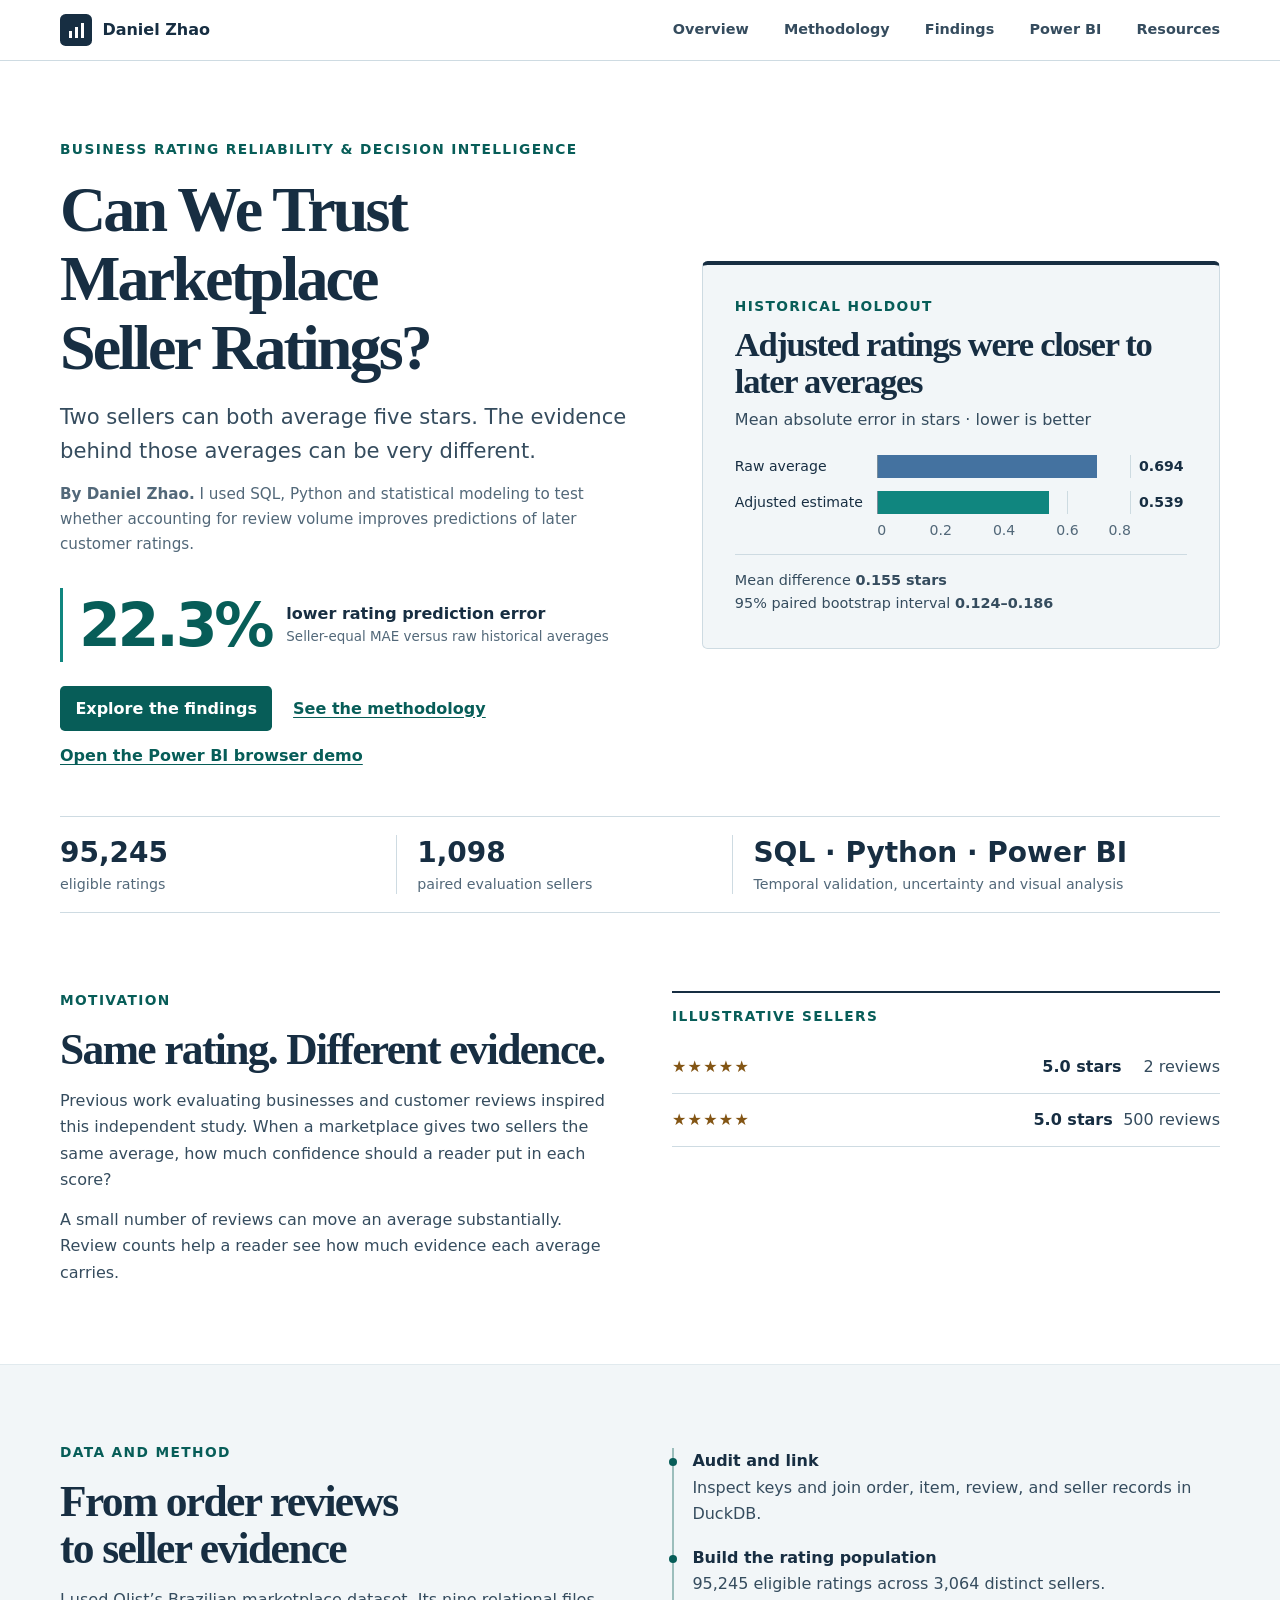
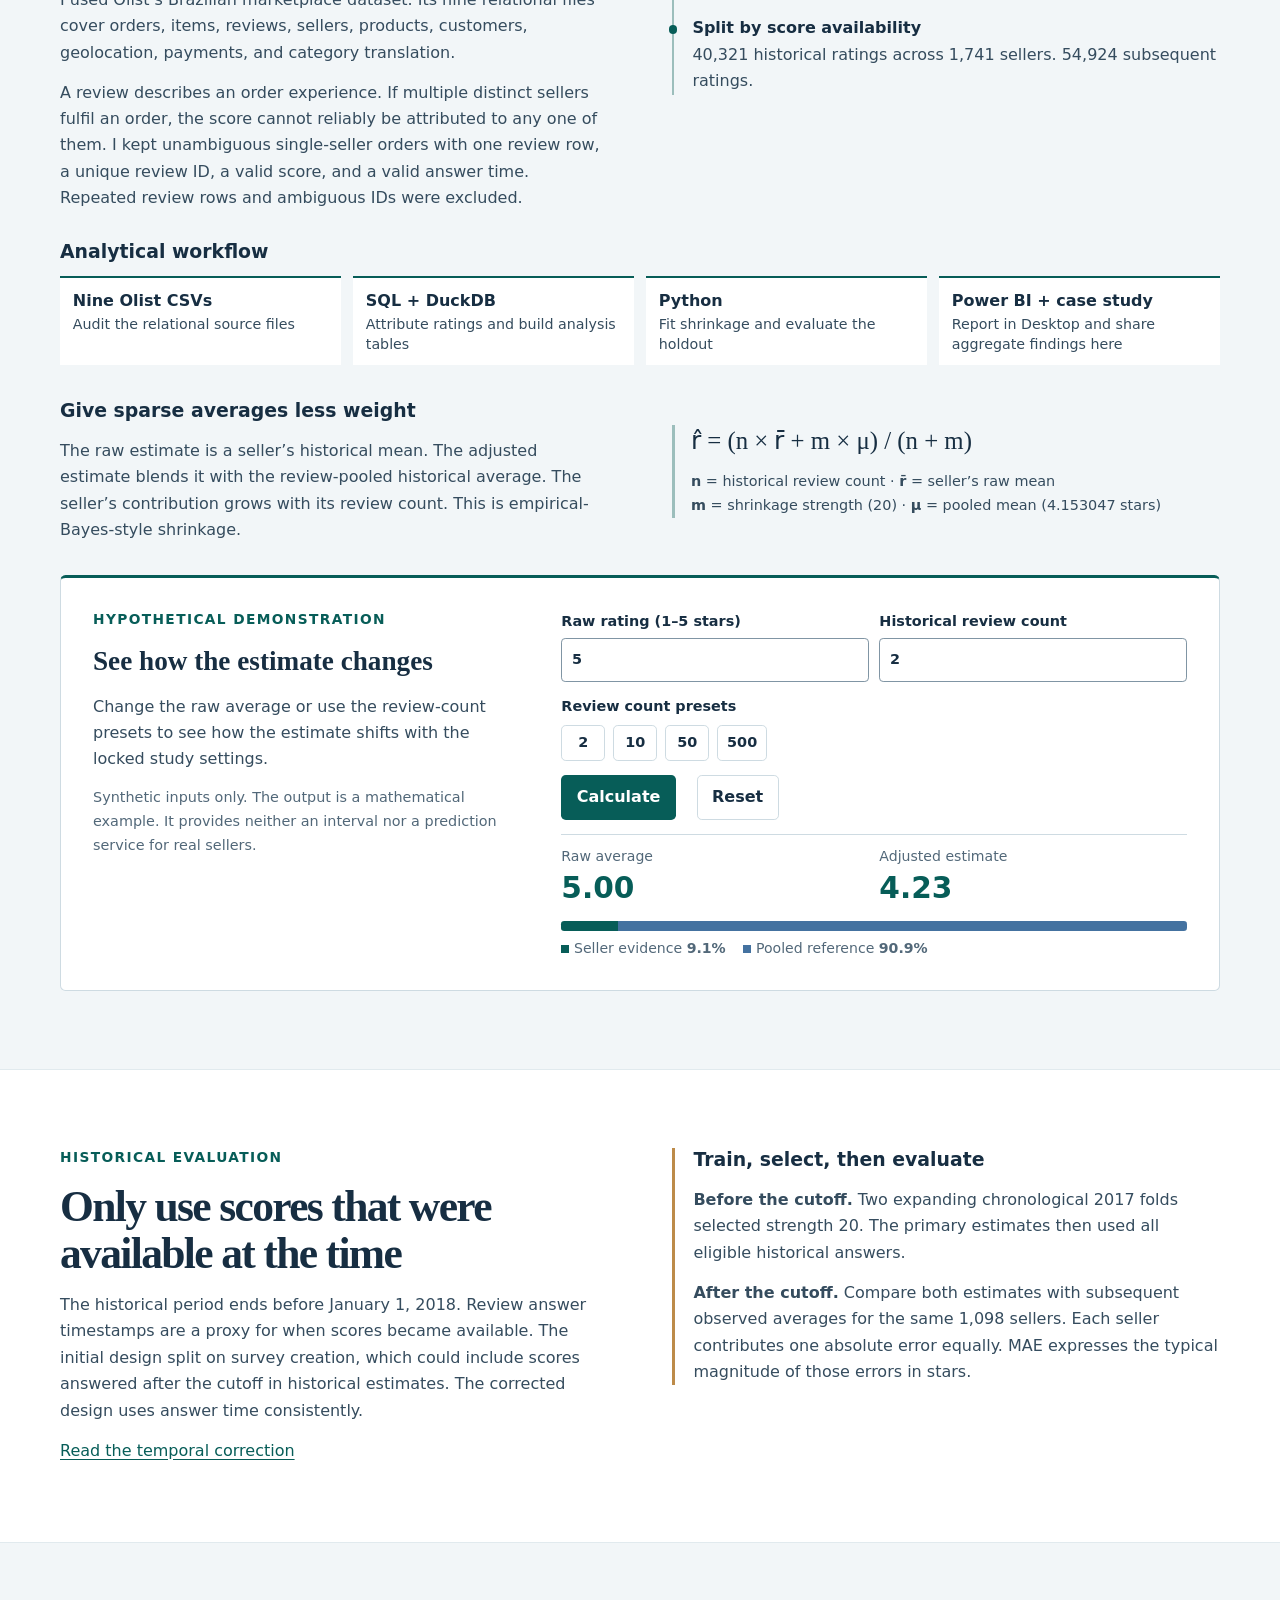
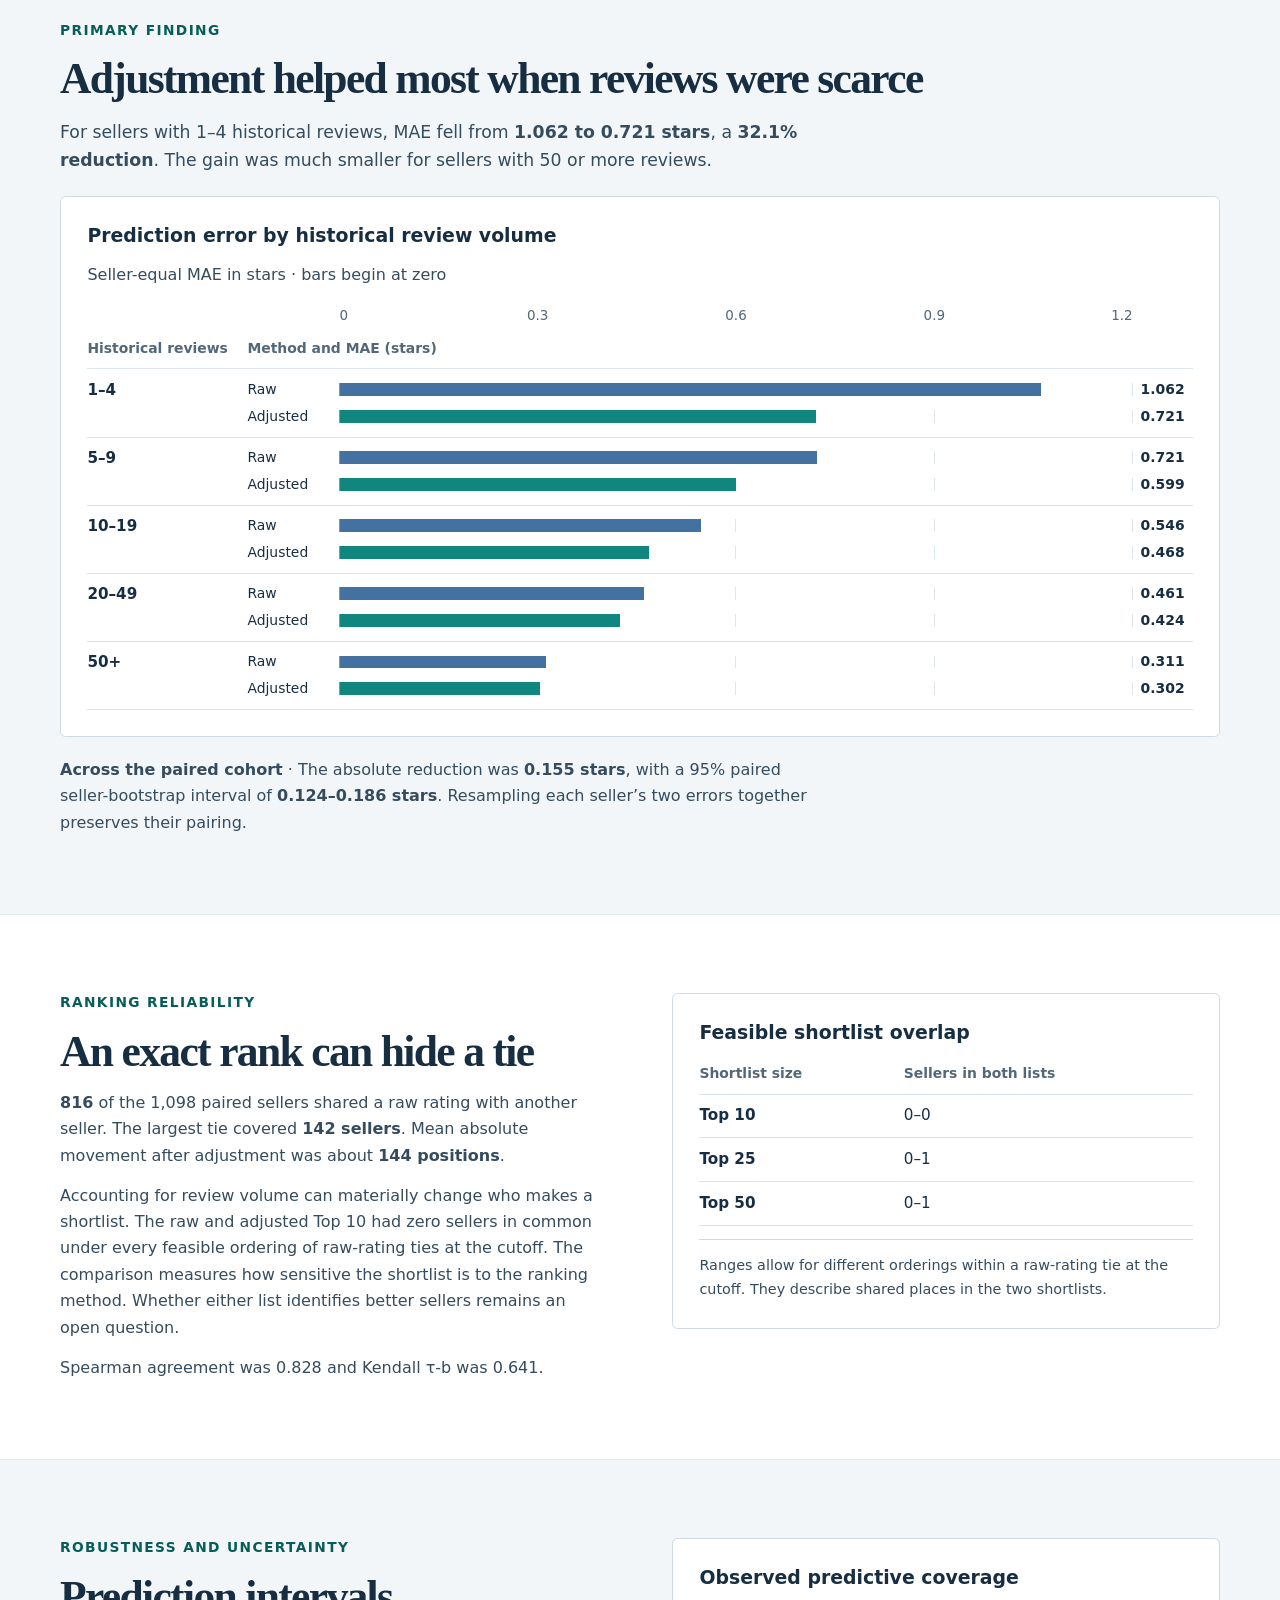
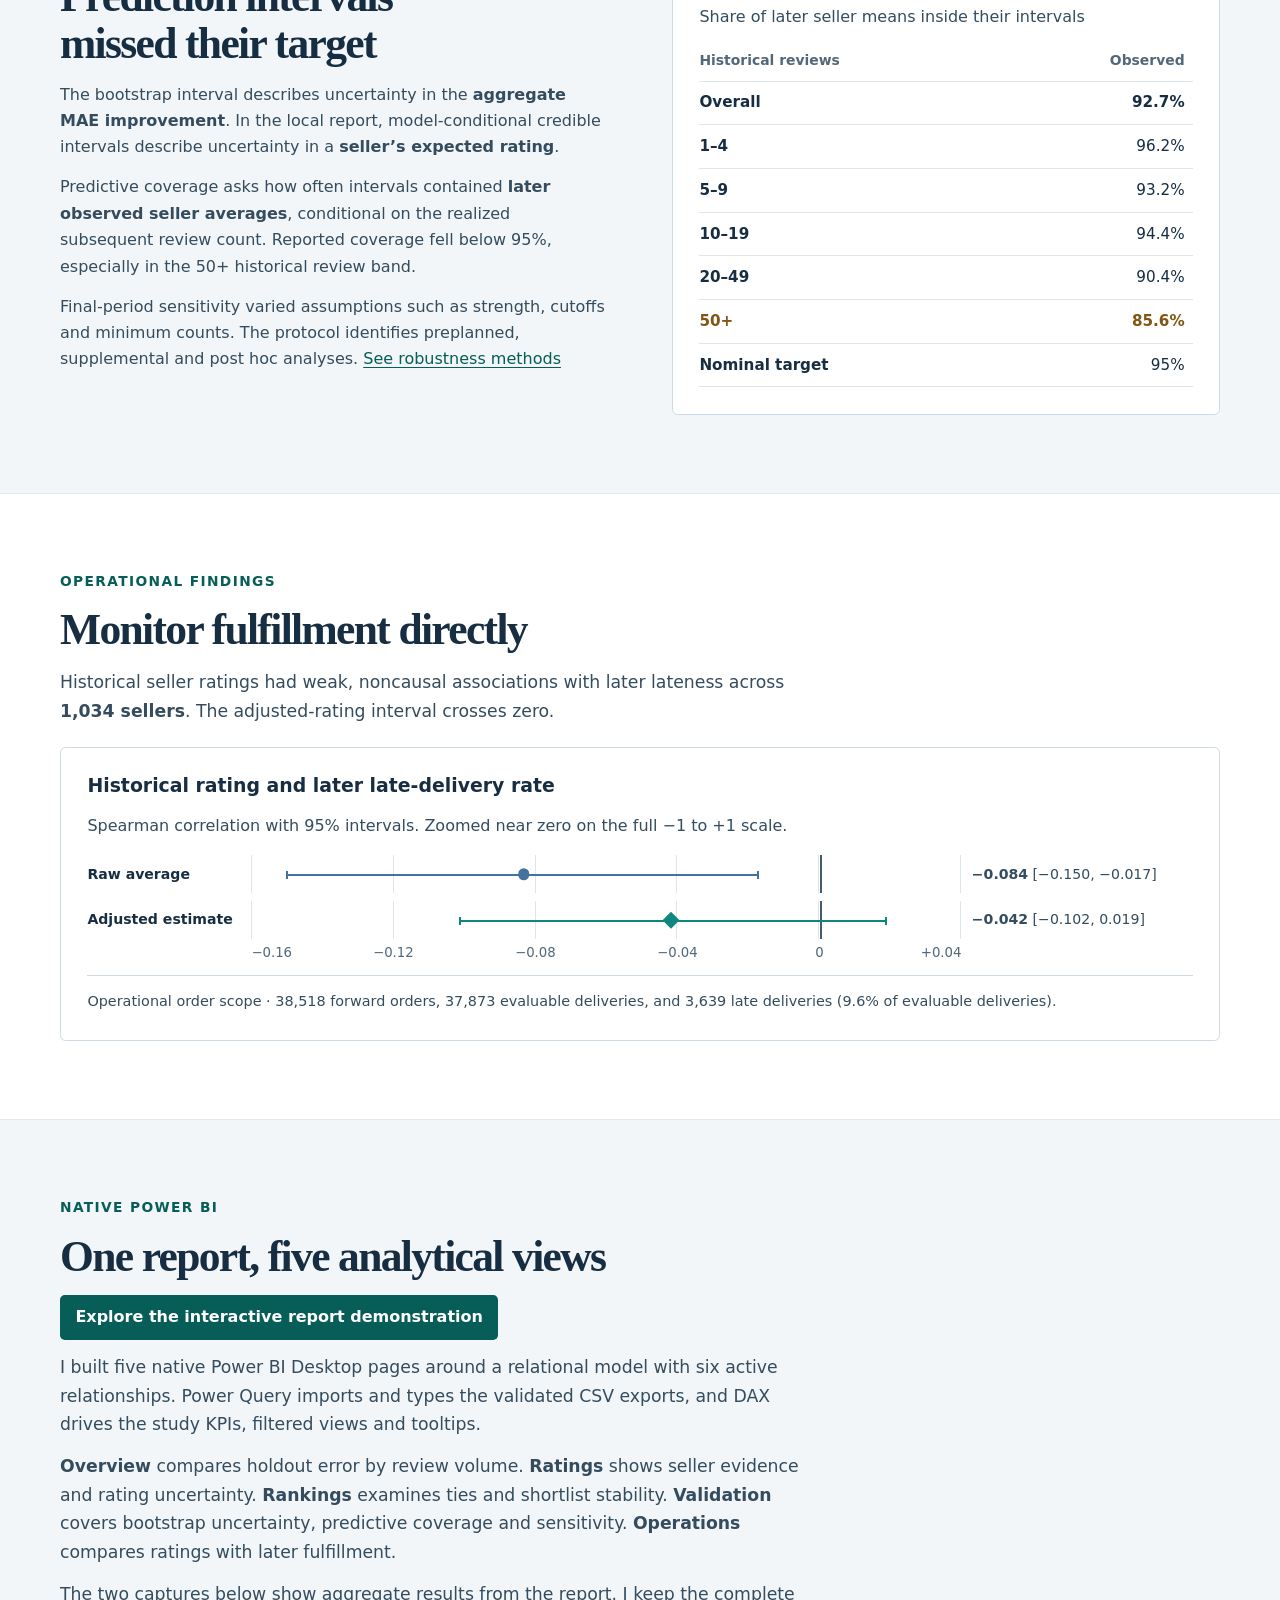
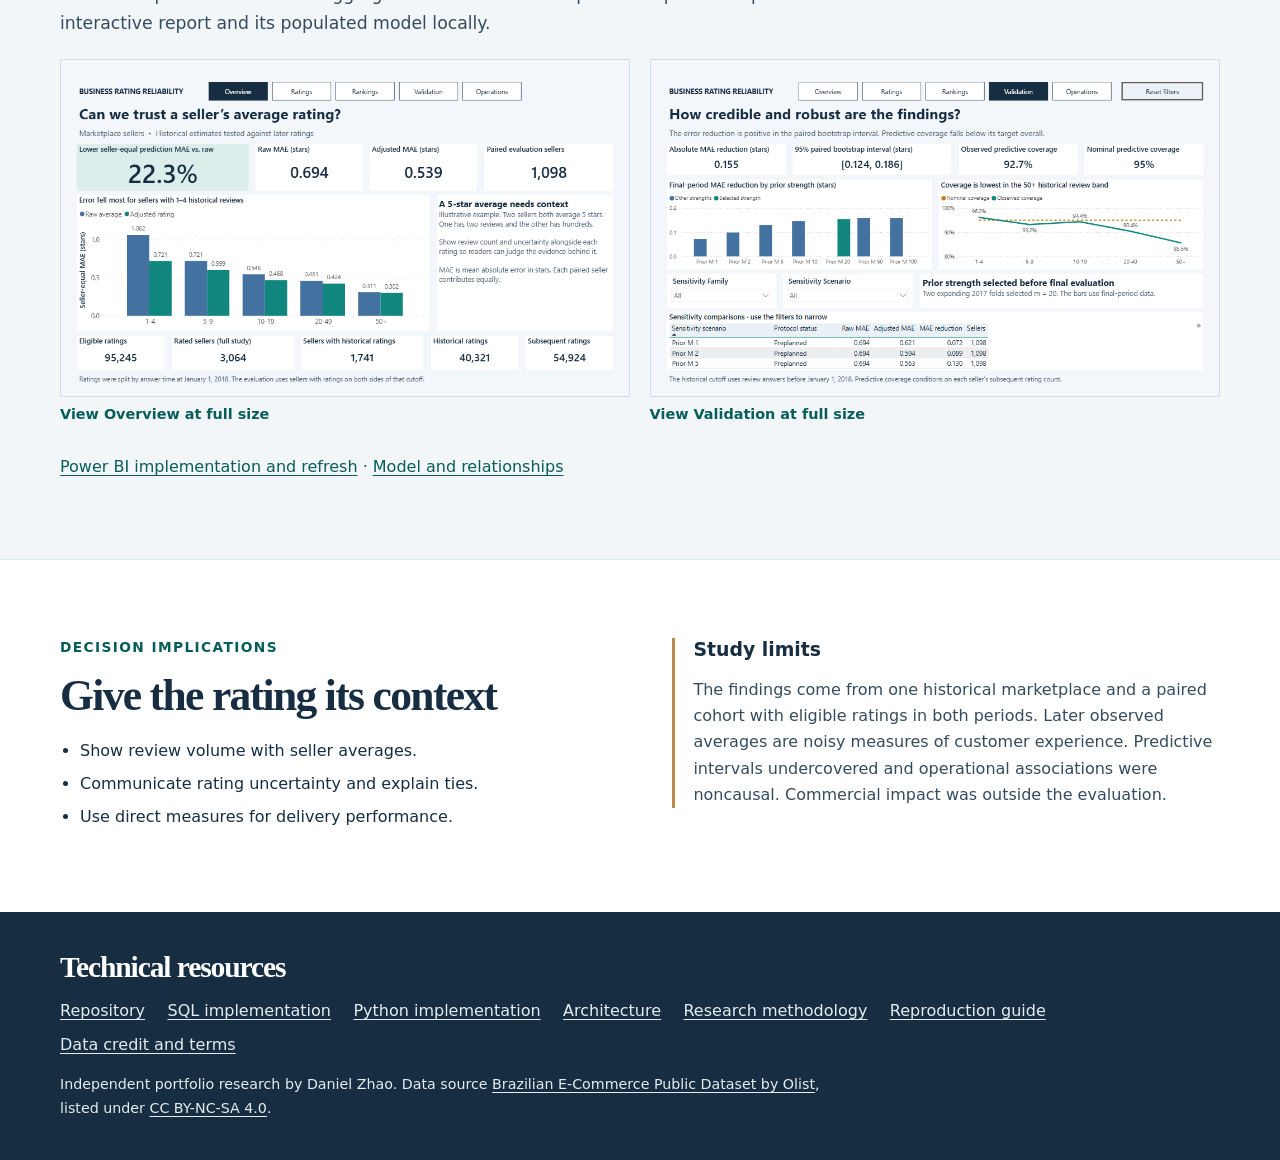
==== commit 7bac6736: "Add interactive browser demonstration of original Power BI report" ====
--- a/docs/index.html
+++ b/docs/index.html
@@ -29,7 +29,7 @@
         <strong>22.3%</strong>
         <span>lower rating prediction error<small>Seller-equal MAE versus raw historical averages</small></span>
       </div>
-      <div class="hero-links"><a class="button" href="#findings">Explore the findings</a><a href="#method">See the methodology</a></div>
+      <div class="hero-links"><a class="button" href="#findings">Explore the findings</a><a href="#method">See the methodology</a><a href="demo/">Open the Power BI browser demo</a></div>
     </div>
     <figure class="hero-figure">
       <figcaption><span class="eyebrow">Historical holdout</span><h2>Adjusted ratings were closer to later averages</h2><p>Mean absolute error in stars · lower is better</p></figcaption>
@@ -228,6 +228,7 @@
     <div class="shell">
       <p class="eyebrow">Native Power BI</p>
       <h2>One report, five analytical views</h2>
+      <p><a class="button" href="demo/">Explore the interactive report demonstration</a></p>
       <p class="measure">I built five native Power BI Desktop pages around a relational model with six active relationships. Power Query imports and types the validated CSV exports, and DAX drives the study KPIs, filtered views and tooltips.</p>
       <p class="measure"><strong>Overview</strong> compares holdout error by review volume. <strong>Ratings</strong> shows seller evidence and rating uncertainty. <strong>Rankings</strong> examines ties and shortlist stability. <strong>Validation</strong> covers bootstrap uncertainty, predictive coverage and sensitivity. <strong>Operations</strong> compares ratings with later fulfillment.</p>
       <p class="measure">The two captures below show aggregate results from the report. I keep the complete interactive report and its populated model locally.</p>
